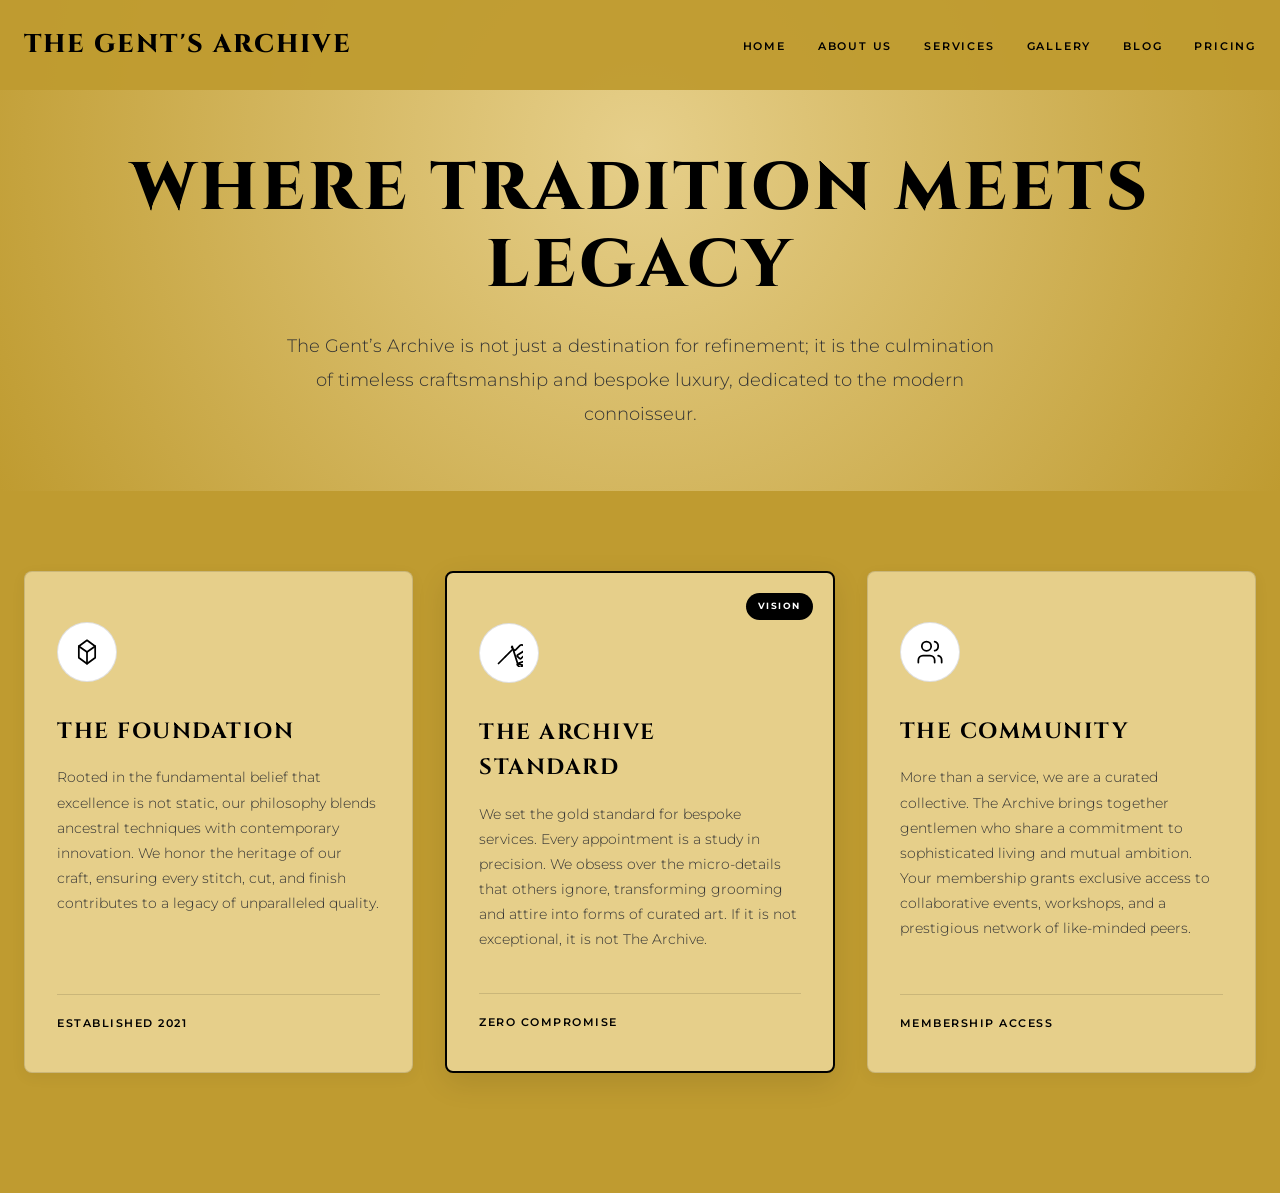
==== About.html @ 85e1bb2f "Add files via upload" ====
<!DOCTYPE html>
<html lang="en">
<head>
    <meta charset="UTF-8">
    <meta name="viewport" content="width=device-width, initial-scale=1.0">
    <title>About The Archive | The Gent's Archive</title>
    <!-- Modern Typography: Cinzel and Montserrat -->
    <link rel="preconnect" href="https://fonts.googleapis.com">
    <link rel="preconnect" href="https://fonts.gstatic.com" crossorigin>
    <link href="https://fonts.googleapis.com/css2?family=Cinzel:wght@600;800&family=Montserrat:wght@300;400;600&display=swap" rel="stylesheet">
    <!-- Link to external stylesheet -->
    <link rel="stylesheet" href="About.css">
</head>
<body>

    <!-- Minimalist Floating Header/Nav (Matches standard design) -->
    <header class="main-header">
        <nav class="container">
            <div class="logo">
                <a href="index.html">The GENT'S Archive</a>
            </div>
            <ul class="nav-links">
             <li><a href="index.html">HOME</a></li>
             <li><a href="About.html">ABOUT US</a></li>
             <li><a href="service.html">SERVICES</a></li>
             <li><a href="Gallery.html">GALLERY</a></li>
             <li><a href="#blog">BLOG</a></li>
             <li><a href="#pricing">PRICING</a></li>    
             </ul>
        </nav>
    </header>

    <!-- Main Content Area -->
    <main>
        <!-- Hero Section (Matches structure of Services hero) -->
        <section class="about-hero">
            <div class="container text-center">
                <h1 class="hero-title">Where Tradition Meets Legacy</h1>
                <p class="hero-subtitle">The Gent’s Archive is not just a destination for refinement; it is the culmination of timeless craftsmanship and bespoke luxury, dedicated to the modern connoisseur.</p>
            </div>
        </section>

        <!-- Pillars Section (Matches the Services Grid structure) -->
        <section class="about-grid-section">
            <div class="container">
                <div class="about-grid">
                    
                    <!-- About Card 1: Our Philosophy -->
                    <article class="about-card">
                        <div class="about-icon-wrapper">
                            <!-- Minimalist SVG Icon: Crown/Legacy -->
                            <svg viewBox="0 0 24 24" fill="none" stroke="currentColor" stroke-width="1.5" stroke-linecap="round" stroke-linejoin="round" class="about-icon"><path d="M12 2L19 7V17L12 22L5 17V7L12 2Z"></path><polyline points="12 22 12 12 19 7"></polyline><polyline points="12 12 5 7"></polyline></svg>
                        </div>
                        <h2 class="about-title">The Foundation</h2>
                        <p class="about-description">Rooted in the fundamental belief that excellence is not static, our philosophy blends ancestral techniques with contemporary innovation. We honor the heritage of our craft, ensuring every stitch, cut, and finish contributes to a legacy of unparalleled quality.</p>
                        <div class="about-footer">
                            <span class="about-meta">Established 2021</span>
                        </div>
                    </article>

                    <!-- About Card 2: Our Craft (Featured/Signature Style) -->
                    <article class="about-card feature">
                        <div class="about-icon-wrapper">
                            <!-- Minimalist SVG Icon: Tools -->
                            <svg viewBox="0 0 24 24" fill="none" stroke="currentColor" stroke-width="1.5" stroke-linecap="round" stroke-linejoin="round" class="about-icon"><path d="M14.7 6.3a1 1 0 0 0 0 1.4l1.6 1.6a1 1 0 0 0 1.4 0l3.77-3.77a2 2 0 0 1 2.83 0l1.4 1.4a2 2 0 0 1 0 2.83L19.4 13.7a1 1 0 0 0 0 1.4l1.6 1.6a1 1 0 0 0 1.4 0l3.77-3.77a2 2 0 0 1 2.83 0l1.4 1.4a2 2 0 0 1 0 2.83L19.4 21.1a1 1 0 0 0 0 1.4l1.6 1.6a1 1 0 0 0 1.4 0l3.77-3.77a2 2 0 0 1 2.83 0l1.4 1.4a2 2 0 0 1 0 2.83L19.4 21.1Z"></path><path d="m3 21 6-6"></path><path d="m15 9-6 6"></path></svg>
                        </div>
                        <h2 class="about-title">The Archive Standard</h2>
                        <p class="about-description">We set the gold standard for bespoke services. Every appointment is a study in precision. We obsess over the micro-details that others ignore, transforming grooming and attire into forms of curated art. If it is not exceptional, it is not The Archive.</p>
                        <div class="about-footer">
                            <span class="about-meta">Zero Compromise</span>
                        </div>
                        <span class="badge">VISION</span>
                    </article>

                    <!-- About Card 3: Community/Membership -->
                    <article class="about-card">
                        <div class="about-icon-wrapper">
                            <!-- Minimalist SVG Icon: Members -->
                            <svg viewBox="0 0 24 24" fill="none" stroke="currentColor" stroke-width="1.5" stroke-linecap="round" stroke-linejoin="round" class="about-icon"><path d="M16 21v-2a4 4 0 0 0-4-4H6a4 4 0 0 0-4 4v2"></path><circle cx="9" cy="7" r="4"></circle><path d="M22 21v-2a4 4 0 0 0-3-3.87"></path><path d="M16 3.13a4 4 0 0 1 0 7.75"></path></svg>
                        </div>
                        <h2 class="about-title">The Community</h2>
                        <p class="about-description">More than a service, we are a curated collective. The Archive brings together gentlemen who share a commitment to sophisticated living and mutual ambition. Your membership grants exclusive access to collaborative events, workshops, and a prestigious network of like-minded peers.</p>
                        <div class="about-footer">
                            <span class="about-meta">Membership Access</span>
                        </div>
                    </article>

                </div>
            </div>
        </section>
    </main>

    <!-- Essential JavaScript for Header Interactions -->
    <script>
        // Handle sticky header scroll effect
        const header = document.querySelector('.main-header');
        window.addEventListener('scroll', () => {
            if (window.scrollY > 50) {
                header.classList.add('scrolled');
            } else {
                header.classList.remove('scrolled');
            }
        });
    </script>
</body>
</html>
---- About.css ----
/* ==========================================================================
   MODERN ABOUT US PAGE STYLES - GENT'S ARCHIVE
   Focus: Identical structure to Services Page, Full Responsiveness, 
   Luxury Color Palette (Gold Background / Black Text).
   ========================================================================== */

/* 1. Core Variables & Setup - SHARED WITH SERVICES */
:root {
  /* Color Palette - Updated to user preference: Gold & Black Text */
  --color-main-bg: #bf9b30;       /* Rich Satin Gold */
  --color-card-bg: #e6cf8a;       /* Lighter Gold */
  
  --color-text-main: #000000;     /* True Black for max contrast */
  --color-text-muted: #333333;    /* Dark Gray for subtle text */
  --color-text-on-black: #e6e6e6; /* Light gray text on dark elements */

  --color-accent: #000000;        /* Accent Color is Black */
  
  --color-border: rgba(0, 0, 0, 0.12); /* Subtle Black transparency */

  /* Gradients */
  --grad-main: linear-gradient(135deg, #a67c00 0%, #bf9b30 50%, #e6cf8a 100%);
  --grad-card-hover: linear-gradient(135deg, rgba(166, 124, 0, 0.1) 0%, rgba(191, 155, 48, 0.2) 100%);

  /* Typography */
  --font-main: 'Montserrat', -apple-system, BlinkMacSystemFont, sans-serif;
  --font-heading: 'Cinzel', serif;

  /* Layout & Spacing */
  --container-width: 1280px;
  --header-height: 90px;
  --section-padding: 120px;
  --border-radius: 8px;

  /* Shadows */
  --shadow-subtle: 0 4px 15px rgba(0, 0, 0, 0.05);
  --shadow-card-hover: 0 16px 40px rgba(0, 0, 0, 0.15); /* Modern deep shadow */
}

/* 2. Reset & Core Layout */
* {
  box-sizing: border-box;
  margin: 0;
  padding: 0;
}

html {
  scroll-behavior: smooth;
  -webkit-text-size-adjust: 100%;
}

body {
  background-color: var(--color-main-bg);
  color: var(--color-text-main);
  font-family: var(--font-main);
  line-height: 1.6;
  overflow-x: hidden;
  width: 100%;
}

.container {
  max-width: var(--container-width);
  margin: 0 auto;
  padding: 0 24px;
  width: 100%;
}

/* Text alignment utilities */
.text-center { text-align: center; }

/* 3. Header & Navigation (Identical to Services) */
.main-header {
  height: var(--header-height);
  position: fixed;
  top: 0;
  left: 0;
  width: 100%;
  z-index: 1000;
  display: flex;
  align-items: center;
  transition: all 0.3s ease;
  background : rgba(191, 155, 48, 0.95); /* Main Gold background with subtle alpha */
}

.main-header.scrolled {
  background: rgba(0, 0, 0, 0.9); /* Dark background when scrolled */
  height: 70px;
  box-shadow: 0 4px 20px rgba(0, 0, 0, 0.2);
}

.main-header .container {
  display: flex;
  justify-content: space-between;
  align-items: center;
}

.main-header .logo a {
  font-family: var(--font-heading);
  font-size: clamp(1.2rem, 3vw, 1.6rem);
  font-weight: 800;
  text-transform: uppercase;
  color: var(--color-text-main);
  text-decoration: none;
  letter-spacing: 2px;
}

.main-header.scrolled .logo a {
  color: #bf9b30; /* Switch logo color to gold when scrolled dark */
}

.nav-links {
  display: flex;
  align-items: center;
  gap: 32px;
  list-style: none;
}

.nav-links a {
  font-size: 11px;
  font-weight: 600;
  text-transform: uppercase;
  color: var(--color-text-main);
  text-decoration: none;
  letter-spacing: 1.8px;
  transition: all 0.3s ease;
  position: relative;
  padding: 5px 0;
}

.main-header.scrolled .nav-links a {
  color: var(--color-text-on-black) !important; /* Text light when header dark */
}

/* Navigation active line effect */
.nav-links a::after {
  content: '';
  position: absolute;
  bottom: 0;
  left: 0;
  width: 0;
  height: 2px;
  background-color: var(--color-text-main);
  transition: width 0.3s ease;
}

.main-header.scrolled .nav-links a::after {
  background-color: #bf9b30; /* Active line gold when header dark */
}

.nav-links a:hover::after,
.nav-links a.active::after {
  width: 100%;
}

.cta-nav {
  background: var(--color-accent);
  color: #fff !important; /* Button text always white against black background */
  padding: 10px 22px;
  border-radius: 50px;
  border: 1px solid var(--color-accent);
  transition: all 0.3s ease !important;
}

.main-header.scrolled .cta-nav {
  background: transparent;
  color: #bf9b30 !important;
  border-color: #bf9b30;
}

.cta-nav:hover {
  background: transparent;
  color: var(--color-accent) !important;
}

/* 4. About Hero Section (Structure matches Services Hero) */
.about-hero {
  padding-top: calc(var(--header-height) + 60px);
  padding-bottom: 60px;
  background: radial-gradient(circle at 50% 30%, #e6cf8a 0%, var(--color-main-bg) 100%);
}

.hero-title {
  font-family: var(--font-heading);
  font-size: clamp(2.4rem, 6vw, 4.2rem);
  font-weight: 800;
  letter-spacing: 3px;
  color: var(--color-text-main);
  line-height: 1.15;
  margin-bottom: 24px;
  text-transform: uppercase;
}

.hero-subtitle {
  font-size: clamp(14px, 1.5vw, 18px);
  color: var(--color-text-muted);
  max-width: 720px;
  margin: 0 auto;
  line-height: 1.9;
  font-weight: 300;
}

/* 5. About Grid Section (Structure matches Services Grid Section) */
.about-grid-section {
  padding: 80px 0 var(--section-padding) 0;
  background-color: var(--color-main-bg);
}

.about-grid {
  display: grid;
  /* Dynamic Grid: Auto-fits based on min card width (Same as Services) */
  grid-template-columns: repeat(auto-fit, minmax(320px, 1fr));
  gap: 32px;
  align-items: stretch;
}

/* 6. About Card Component (Identical look to Service Card) */
.about-card {
  background-color: var(--color-card-bg);
  border: 1px solid var(--color-border);
  border-radius: var(--border-radius);
  padding: 50px 32px 40px 32px;
  position: relative;
  transition: all 0.4s cubic-bezier(0.16, 1, 0.3, 1);
  display: flex;
  flex-direction: column;
  box-shadow: var(--shadow-subtle);
  overflow: hidden;
}

/* Spotlight Effect on Hover (Shared Interaction Pattern) */
.about-card::after {
  content: '';
  position: absolute;
  top: 0;
  left: 0;
  width: 100%;
  height: 100%;
  background: var(--grad-card-hover);
  opacity: 0;
  transition: opacity 0.4s ease;
  pointer-events: none;
}

.about-card:hover {
  border-color: rgba(0, 0, 0, 0.3);
  transform: translateY(-8px);
  box-shadow: var(--shadow-card-hover);
}

.about-card:hover::after {
  opacity: 1;
}

/* Featured Card Accent */
.about-card.feature {
  border: 2px solid var(--color-accent); /* Black border for feature */
  box-shadow: 0 10px 30px rgba(0, 0, 0, 0.1);
}

.about-icon-wrapper {
  color: var(--color-accent);
  width: 60px;
  height: 60px;
  display: flex;
  align-items: center;
  justify-content: center;
  margin-bottom: 32px;
  border-radius: 50%;
  border: 1px solid var(--color-border);
  background-color: #fff;
  transition: all 0.4s ease;
}

.about-card:hover .about-icon-wrapper {
  background-color: var(--color-accent);
  color: #fff;
  border-color: var(--color-accent);
}

.about-icon {
  width: 28px;
  height: 28px;
}

.about-title {
  font-family: var(--font-heading);
  font-size: 22px;
  color: var(--color-text-main);
  margin-bottom: 16px;
  text-transform: uppercase;
  letter-spacing: 1.5px;
}

.about-description {
  font-size: 14px;
  color: var(--color-text-muted);
  line-height: 1.8;
  font-weight: 300;
  margin-bottom: auto; /* Pushes footer to bottom */
}

/* Footer Section of the card (Shared layout) */
.about-footer {
  margin-top: 40px;
  padding-top: 20px;
  border-top: 1px solid var(--color-border);
  display: flex;
  justify-content: space-between;
  align-items: center;
}

.about-meta {
  font-size: 11px;
  font-weight: 600;
  text-transform: uppercase;
  color: var(--color-accent);
  letter-spacing: 1.5px;
}

/* Badge Component */
.badge {
  position: absolute;
  top: 20px;
  right: 20px;
  background-color: var(--color-accent);
  color: #fff;
  font-size: 9px;
  font-weight: 700;
  letter-spacing: 1.5px;
  text-transform: uppercase;
  padding: 6px 12px;
  border-radius: 50px;
}

/* ==========================================================================
   RESPONSIVE MEDIA QUERIES (IDENTICAL TO SERVICES)
   ========================================================================== */

/* Large Screens (Above container width) */
@media screen and (min-width: 1400px) {
  .about-grid {
    grid-template-columns: repeat(3, 1fr); /* Lock to 3 columns for consistency */
  }
}

/* Tablets (Under 1024px) */
@media screen and (max-width: 1024px) {
  :root {
    --header-height: 80px;
    --section-padding: 100px;
  }
  
  .nav-links { gap: 20px; }
  .nav-links a { font-size: 10px; }
}

/* Mobile Devices (Under 768px) */
@media screen and (max-width: 768px) {
  /* Handle mobile header nav */
  .nav-links {
    position: fixed;
    top: var(--header-height);
    left: 0;
    width: 100%;
    background-color: rgba(0, 0, 0, 0.95);
    flex-direction: column;
    padding: 30px 24px;
    gap: 15px;
    border-top: 1px solid rgba(255, 255, 255, 0.1);
    transform: translateY(-150%); /* Menu hidden on mobile */
    transition: transform 0.4s ease;
    z-index: 999;
  }

  .nav-links a { color: var(--color-text-on-black) !important; }
  .main-header.scrolled .nav-links { top: 70px; }

  /* Mobile Grid (1 column) */
  .about-grid {
    grid-template-columns: 1fr;
    gap: 24px;
  }
  
  .about-hero { padding-bottom: 40px; }
  .about-grid-section { padding-top: 40px; }
  
  .about-card { padding: 40px 24px 32px 24px; }
}

/* Small Mobile Screens (Under 480px) */
@media screen and (max-width: 480px) {
  :root {
    --section-padding: 80px;
  }
  
  .hero-title { font-size: 2.1rem; }
  .about-title { font-size: 18px; }
}
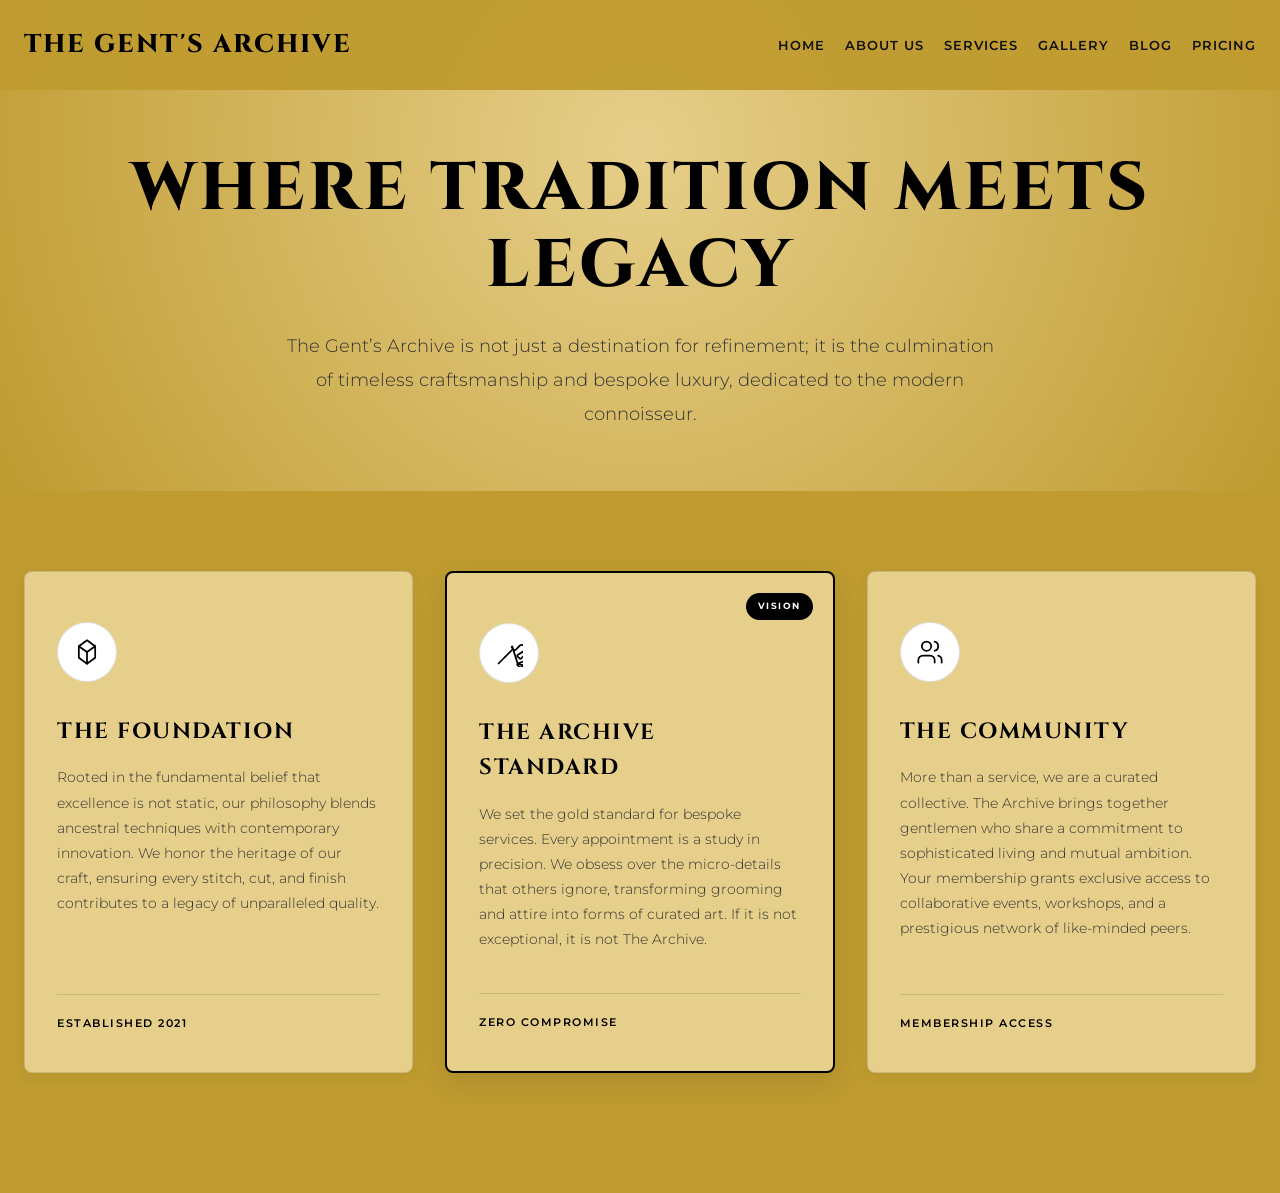
==== commit 1d4fed65: "Add files via upload" ====
--- a/About.html
+++ b/About.html
@@ -19,11 +19,18 @@
             <div class="logo">
                 <a href="index.html">The GENT'S Archive</a>
             </div>
+            <!-- CSS-only Checkbox Toggle -->
+    <input type="checkbox" id="nav-toggle" class="nav-toggle">
+    <label for="nav-toggle" class="hamburger">
+      <span></span>
+      <span></span>
+      <span></span>
+    </label>
             <ul class="nav-links">
              <li><a href="index.html">HOME</a></li>
              <li><a href="About.html">ABOUT US</a></li>
              <li><a href="service.html">SERVICES</a></li>
-             <li><a href="Gallery.html">GALLERY</a></li>
+             <li><a href="/Gallery.html">GALLERY</a></li>
              <li><a href="#blog">BLOG</a></li>
              <li><a href="#pricing">PRICING</a></li>    
              </ul>
--- a/About.css
+++ b/About.css
@@ -331,68 +331,96 @@
   padding: 6px 12px;
   border-radius: 50px;
 }
-
-/* ==========================================================================
-   RESPONSIVE MEDIA QUERIES (IDENTICAL TO SERVICES)
-   ========================================================================== */
-
-/* Large Screens (Above container width) */
-@media screen and (min-width: 1400px) {
-  .about-grid {
-    grid-template-columns: repeat(3, 1fr); /* Lock to 3 columns for consistency */
+/* HEADER BASE CONTAINER */
+.header {
+  width: 100%;
+  background-color: #c89d36; /* Matching gold background */
+  position: relative;
+  z-index: 1000;
+}
+
+.header-container {
+  max-width: 1100px;
+  margin: 0 auto;
+  padding: 15px 20px;
+  display: flex;
+  justify-content: space-between;
+  align-items: center;
+}
+
+.logo {
+  font-size: 18px;
+  font-weight: bold;
+  color: #111;
+  text-decoration: none;
+  letter-spacing: 1px;
+}
+
+/* HIDE CHECKBOX */
+.nav-toggle {
+  display: none;
+}
+
+/* HAMBURGER ICON (MOBILE) */
+.hamburger {
+  display: flex;
+  flex-direction: column;
+  justify-content: space-between;
+  width: 26px;
+  height: 18px;
+  cursor: pointer;
+}
+
+.hamburger span {
+  display: block;
+  width: 100%;
+  height: 3px;
+  background-color: #111;
+  border-radius: 2px;
+}
+
+/* MOBILE DROPDOWN MENU */
+.nav-links {
+  display: none; /* Hidden by default */
+  flex-direction: column;
+  position: absolute;
+  top: 100%;
+  left: 0;
+  width: 100%;
+  background-color: #c89d36;
+  padding: 15px 0;
+  text-align: center;
+  gap: 15px;
+  box-shadow: 0 4px 8px rgba(0, 0, 0, 0.15);
+}
+
+.nav-links a {
+  color: #111;
+  text-decoration: none;
+  font-weight: 600;
+  font-size: 13px;
+  letter-spacing: 1px;
+}
+
+/* TOGGLE DROPDOWN WHEN CHECKED */
+.nav-toggle:checked ~ .nav-links {
+  display: flex;
+}
+
+/* DESKTOP VIEW (769px and wider) */
+@media (min-width: 769px) {
+  .hamburger {
+    display: none; /* Hide hamburger icon on desktop */
   }
-}
-
-/* Tablets (Under 1024px) */
-@media screen and (max-width: 1024px) {
-  :root {
-    --header-height: 80px;
-    --section-padding: 100px;
+
+  .nav-links {
+    display: flex;
+    position: static;
+    flex-direction: row;
+    width: auto;
+    background: transparent;
+    box-shadow: none;
+    padding: 0;
+    gap: 20px;
   }
-  
-  .nav-links { gap: 20px; }
-  .nav-links a { font-size: 10px; }
-}
-
-/* Mobile Devices (Under 768px) */
-@media screen and (max-width: 768px) {
-  /* Handle mobile header nav */
-  .nav-links {
-    position: fixed;
-    top: var(--header-height);
-    left: 0;
-    width: 100%;
-    background-color: rgba(0, 0, 0, 0.95);
-    flex-direction: column;
-    padding: 30px 24px;
-    gap: 15px;
-    border-top: 1px solid rgba(255, 255, 255, 0.1);
-    transform: translateY(-150%); /* Menu hidden on mobile */
-    transition: transform 0.4s ease;
-    z-index: 999;
-  }
-
-  .nav-links a { color: var(--color-text-on-black) !important; }
-  .main-header.scrolled .nav-links { top: 70px; }
-
-  /* Mobile Grid (1 column) */
-  .about-grid {
-    grid-template-columns: 1fr;
-    gap: 24px;
-  }
-  
-  .about-hero { padding-bottom: 40px; }
-  .about-grid-section { padding-top: 40px; }
-  
-  .about-card { padding: 40px 24px 32px 24px; }
-}
-
-/* Small Mobile Screens (Under 480px) */
-@media screen and (max-width: 480px) {
-  :root {
-    --section-padding: 80px;
-  }
-  
-  .hero-title { font-size: 2.1rem; }
-  .about-title { font-size: 18px; }
-}+}
